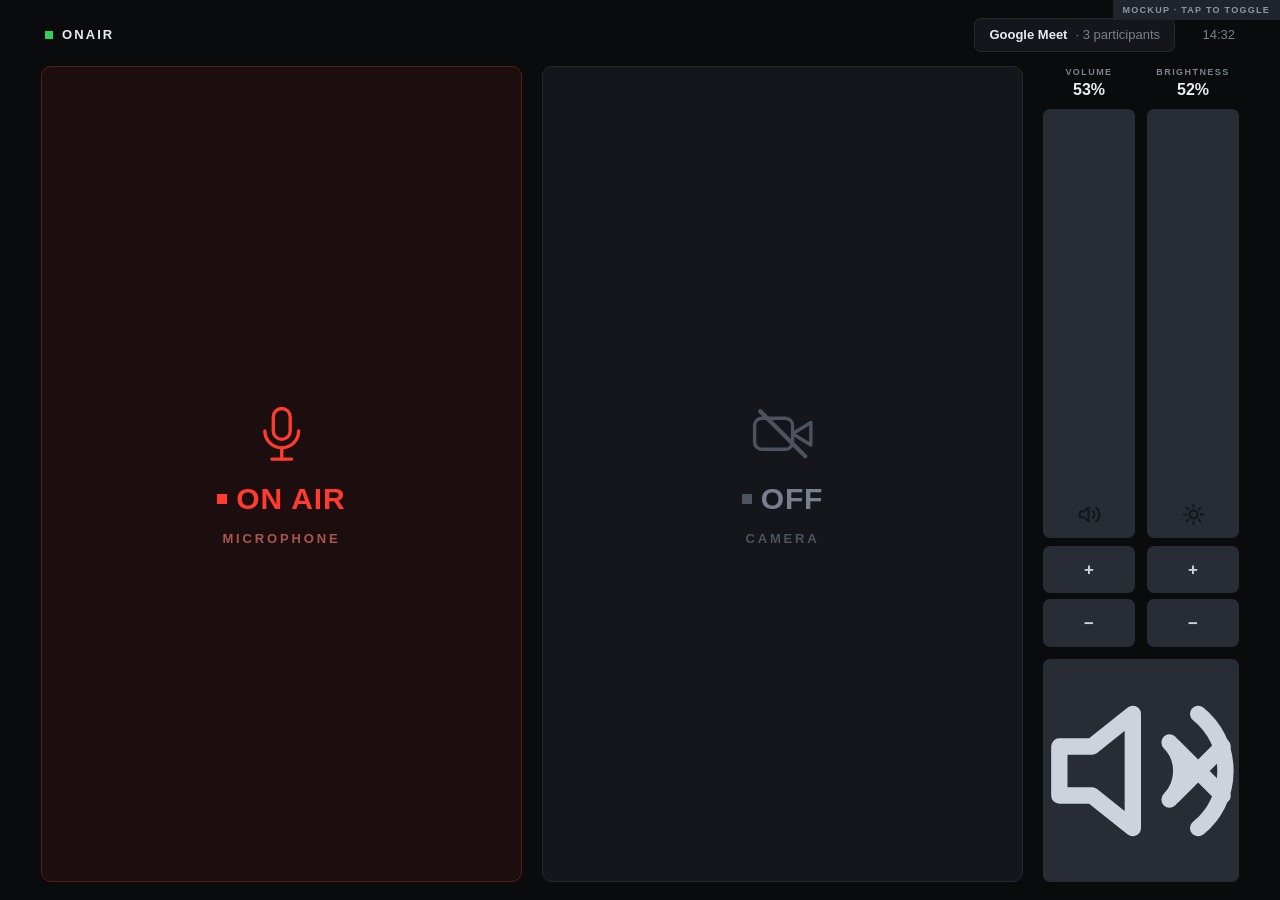
==== docs/ui-mockup.html @ 73843a92 "onair: iPad control panel for mic, camera, brightness and volume" ====
<!doctype html>
<html lang="en">
<head>
<meta charset="utf-8">
<meta name="viewport" content="width=device-width, initial-scale=1, viewport-fit=cover">
<meta name="apple-mobile-web-app-capable" content="yes">
<meta name="apple-mobile-web-app-status-bar-style" content="black-translucent">
<title>onair — control panel mockup</title>
<style>
  :root{
    --bg:#0a0b0d;
    --panel:#14161b;
    --panel-hi:#1b1e25;
    --edge:#252932;
    --edge-hi:#333846;
    --text:#e9ebef;
    --dim:#79808d;
    --dimmer:#4d535e;
    --hot:#ff3b30;
    --hot-deep:#7d1510;
    --amber:#ffb020;
    --ok:#30d158;
    --r:10px;   /* tiles */
    --r2:7px;   /* keys, faders, pads */
  }

  /* Nothing on a control panel is text to be selected. iOS needs all four:
     the unprefixed rule alone still lets Safari fire the long-press callout and
     magnifier — which is exactly what the hold-to-repeat pads and the 1s HARD
     CUT hold trigger. touch-action also kills double-tap zoom and the 300ms
     click delay; .fader's own `touch-action:none` still wins on specificity. */
  *{
    box-sizing:border-box;
    -webkit-tap-highlight-color:transparent;
    -webkit-user-select:none;
    user-select:none;
    -webkit-touch-callout:none;
    touch-action:manipulation;
  }
  html,body{height:100%}
  body{
    margin:0;
    background:var(--bg);
    color:var(--text);
    font:400 16px/1.35 -apple-system,BlinkMacSystemFont,"SF Pro Text","Helvetica Neue",sans-serif;
    -webkit-font-smoothing:antialiased;
    user-select:none;
    overflow:hidden;
  }

  .panel{
    height:100%;
    max-width:1250px;
    margin:0 auto;
    padding:clamp(12px,2vh,22px) clamp(14px,2.2vw,26px);
    display:flex;
    flex-direction:column;
    gap:clamp(10px,1.6vh,18px);
  }

  /* ── status bar ───────────────────────────── */
  .status{
    display:flex;align-items:center;gap:14px;
    flex:0 0 auto;
    padding:0 4px;
  }
  .brand{
    display:flex;align-items:center;gap:9px;
    font-weight:700;letter-spacing:.16em;font-size:13px;
  }
  .lamp{width:8px;height:8px;background:var(--ok)}
  .ctx{
    display:flex;align-items:center;gap:8px;
    margin-left:auto;
    font-size:13px;color:var(--dim);
    background:var(--panel);
    border:1px solid var(--edge);
    border-radius:var(--r2);
    padding:7px 14px;
  }
  .ctx b{color:var(--text);font-weight:600}
  .clock{font-variant-numeric:tabular-nums;font-size:13px;color:var(--dim);min-width:46px;text-align:right}

  /* ── hero tiles ───────────────────────────── */
  .hero{
    flex:1 1 auto;min-height:0;
    display:grid;
    grid-template-columns:1fr 1fr;
    gap:clamp(12px,1.8vw,20px);
    min-height:0;
  }
  .tile{
    position:relative;
    border-radius:var(--r);
    border:1px solid var(--edge);
    background:var(--panel);
    display:flex;flex-direction:column;align-items:center;justify-content:center;
    gap:clamp(6px,1.2vh,14px);
    cursor:pointer;
    transition:transform .09s ease, border-color .18s, background .22s;
    overflow:hidden;
  }
  .tile:active{transform:scale(.985)}
  .tile .glyph{width:clamp(48px,7.5vh,80px);height:clamp(48px,7.5vh,80px);color:var(--dim);transition:color .25s}
  .tile .name{
    font-size:clamp(11px,1.5vh,13px);letter-spacing:.22em;font-weight:700;
    color:var(--dimmer);transition:color .25s;
  }
  .tile .state{
    display:flex;align-items:center;gap:9px;
    font-size:clamp(19px,3.4vh,30px);font-weight:700;letter-spacing:.03em;
  }
  .tile .dot{width:10px;height:10px;background:var(--dimmer)}
  /* live (hot) */
  .tile[data-s="live"]{border-color:#5d1b17;background:#1c0e0f}
  .tile[data-s="live"] .glyph{color:var(--hot)}
  .tile[data-s="live"] .state{color:var(--hot)}
  .tile[data-s="live"] .name{color:#a8564f}
  .tile[data-s="live"] .dot{background:var(--hot);animation:breathe 2.1s ease-in-out infinite}
  @keyframes breathe{0%,100%{opacity:1}50%{opacity:.3}}

  /* off (safe) */
  .tile[data-s="off"] .state{color:var(--dim)}
  .tile[data-s="off"] .glyph{color:var(--dimmer)}

  /* unknown / unavailable */
  .tile[data-s="unknown"]{border-color:#4a3a12;background:#181510}
  .tile[data-s="unknown"] .glyph,
  .tile[data-s="unknown"] .state{color:var(--amber)}
  .tile[data-s="unknown"] .dot{background:var(--amber)}
  .tile[data-s="unknown"] .name{color:#8a7233}

  .slash{opacity:0;transition:opacity .2s}
  .tile[data-s="off"] .slash{opacity:1}


  /* ── layout: hero left, faders in a tall right rail ─────────────────────── */
  /* Vertical faders get the full height of the panel as travel, so a 1% step is
     a real distance instead of a few pixels. Horizontal ones were ~4px per
     percent; these are roughly triple that. */
  .body{flex:1 1 auto;display:flex;gap:clamp(12px,1.8vw,20px);min-height:0}
  .main{flex:1 1 auto;display:flex;flex-direction:column;min-width:0;min-height:0}
  .rail{
    flex:0 0 clamp(150px,17vw,196px);
    display:grid;
    grid-template-columns:1fr 1fr;
    grid-template-rows:1fr auto;      /* faders share a row, so both are equal */
    gap:clamp(8px,1.2vw,12px);
    min-height:0;
  }
  .vstepper{display:flex;flex-direction:column;gap:clamp(5px,.8vh,8px);min-height:0}
  .vstepper .vtop{display:flex;flex-direction:column;align-items:center;gap:1px}
  .vstepper .lab{
    font-size:9px;letter-spacing:.16em;font-weight:700;color:#7b828f;
  }
  .vstepper .pct{
    font-size:clamp(13px,1.9vh,16px);font-weight:600;
    font-variant-numeric:tabular-nums;color:#e9ebef;
  }
  .vstepper .why{
    font-size:8px;letter-spacing:.08em;font-weight:600;color:var(--dimmer);
    text-transform:uppercase;text-align:center;
  }

  .vfader{
    position:relative;flex:1 1 auto;min-height:0;
    border-radius:var(--r2);background:#272C35;border:none;
    overflow:hidden;cursor:pointer;touch-action:none;
    display:flex;align-items:flex-end;justify-content:center;
    padding-bottom:clamp(9px,1.4vh,14px);
    transition:transform .16s cubic-bezier(.2,.9,.3,1.15);
  }
  .vfader .fill{
    position:absolute;left:0;right:0;bottom:0;height:50%;
    background:#8AB4F8;transition:height .11s ease;
  }
  .vstepper.bright .vfader .fill{background:#FDD663}
  .vfader.grab{transform:scaleX(1.05)}
  .vfader.grab .fill{transition:none}
  .vfader svg{
    position:relative;z-index:1;pointer-events:none;
    width:clamp(19px,2.6vh,23px);height:clamp(19px,2.6vh,23px);
    color:#12151A;transition:color .15s;
  }
  .vfader[data-low="1"] svg{color:#98A0AD}
  .vstepper.readonly .vfader{opacity:.55}
  .vstepper.readonly .pad{opacity:.3}
  .pad:disabled{opacity:.3}

  /* Stacked, not side by side: one column doubles the height of each target,
     which matters more than compactness on a panel poked with a fingertip.
     Plus on top matches the fader it sits under — up is more. */
  .vpads{display:grid;grid-template-columns:1fr;gap:clamp(5px,.7vh,8px)}
  .pad{
    border:none;border-radius:var(--r2);background:#272C35;color:#cdd3dc;
    padding:clamp(10px,1.7vh,16px) 0;
    font:600 clamp(14px,2vh,17px)/1 -apple-system,sans-serif;
    cursor:pointer;display:flex;align-items:center;justify-content:center;
    transition:transform .08s, background .13s;
  }
  .pad:active{transform:scale(.94);background:#39404C}
  .pad.mute{grid-column:1 / -1;padding:clamp(9px,1.5vh,14px) 0}
  .vfader,.vfader *{touch-action:none}

  /* ── button rows ──────────────────────────── */
  .row{flex:0 0 auto}
  .rowhead{
    display:flex;align-items:center;gap:10px;
    font-size:10px;letter-spacing:.2em;font-weight:700;color:var(--dimmer);
    margin:0 4px 8px;
  }
  .rowhead::after{content:"";flex:1;height:1px;background:var(--edge)}


  .key{
    border-radius:var(--r2);
    border:1px solid var(--edge);
    background:var(--panel);
    color:var(--text);
    padding:clamp(9px,1.5vh,15px) 10px;
    display:flex;flex-direction:column;align-items:center;gap:7px;
    font:inherit;font-size:clamp(11px,1.4vh,13px);font-weight:600;
    cursor:pointer;
    transition:transform .09s, border-color .16s, background .16s;
  }
  .key svg{width:clamp(19px,2.7vh,24px);height:clamp(19px,2.7vh,24px);color:var(--dim)}
  .key:active{transform:scale(.96);border-color:var(--edge-hi);background:var(--panel-hi)}
  .key[data-on="1"]{border-color:#2c4a6b;background:#111d29}
  .key[data-on="1"] svg{color:#59a6ff}
  .key[data-on="1"] span{color:#8ec2ff}
  /* sharing is an "exposed" state — red, same family as ON AIR */
  .key.share[data-on="1"]{border-color:#5d1b17;background:#1c0e0f}
  .key.share[data-on="1"] svg{color:var(--hot)}
  .key.share[data-on="1"] span{color:#ff7a71}
  .key.danger svg{color:#c2564e}
  .key:disabled{opacity:.35;cursor:default}

  /* hard cut — hold to fire */
  .cut{
    position:relative;
    border:1px solid #59201c;
    background:#170c0d;
    border-radius:var(--r2);
    display:flex;align-items:center;justify-content:center;gap:11px;
    cursor:pointer;overflow:hidden;
    transition:transform .09s;
  }
  .cut:active{transform:scale(.97)}
  .cut .fill{
    position:absolute;inset:0;width:0%;
    background:var(--hot);opacity:.42;
  }
  .cut .lbl{position:relative;display:flex;flex-direction:column;align-items:center;gap:2px}
  .cut .lbl strong{font-size:clamp(12px,1.6vh,14px);letter-spacing:.12em;color:#ff7a71}
  .cut .lbl small{font-size:10px;letter-spacing:.1em;color:#9b5a54}
  .cut svg{position:relative;width:22px;height:22px;color:#ff7a71}
  .cut.fired{animation:flash .45s ease}
  @keyframes flash{0%,100%{background:#170c0d}40%{background:var(--hot)}}

  /* mockup ribbon */
  .ribbon{
    position:fixed;top:0;right:0;
    background:#20242c;color:#8d95a3;
    font-size:9px;letter-spacing:.14em;font-weight:600;
    padding:4px 10px;
    z-index:9;
  }
  @media (max-width:820px){
    .hero{grid-template-columns:1fr}
    body{overflow:auto}
    .panel{height:auto;min-height:100%}
  }
</style>
</head>
<body>

<div class="ribbon">MOCKUP · TAP TO TOGGLE</div>

<div class="panel">

  <!-- status bar -->
  <div class="status">
    <div class="brand"><span class="lamp"></span>ONAIR</div>
    <div class="ctx"><b>Google Meet</b> · 3 participants</div>
    <div class="clock" id="clock">14:32</div>
  </div>

  <!-- hero: the two master switches -->
  <div class="body">

    <div class="main">
  <div class="hero">

    <div class="tile" data-s="live" data-ctl="mic">
      <svg class="glyph" viewBox="0 0 48 48" fill="none" stroke="currentColor" stroke-width="2.4" stroke-linecap="round" stroke-linejoin="round">
        <rect x="18" y="6" width="12" height="22" rx="6"/>
        <path d="M12 22a12 12 0 0 0 24 0"/>
        <path d="M24 34v8"/><path d="M17 42h14"/>
        <path class="slash" d="M8 8 40 40" stroke-width="3"/>
      </svg>
      <div class="state"><span class="dot"></span><span class="txt">ON AIR</span></div>
      <div class="name">MICROPHONE</div>
    </div>

    <div class="tile" data-s="off" data-ctl="cam">
      <svg class="glyph" viewBox="0 0 48 48" fill="none" stroke="currentColor" stroke-width="2.4" stroke-linecap="round" stroke-linejoin="round">
        <rect x="4" y="13" width="27" height="22" rx="5"/>
        <path d="M31 24l13-8v16l-13-8z"/>
        <path class="slash" d="M8 8 40 40" stroke-width="3"/>
      </svg>
      <div class="state"><span class="dot"></span><span class="txt">OFF</span></div>
      <div class="name">CAMERA</div>

    </div>

  </div>

  <!-- meeting controls -->
    </div>

    <div class="rail">

      <div class="vstepper" data-step="volume" data-action="volume.set" data-v="0">
        <div class="vtop"><span class="lab">VOLUME</span><span class="pct">53%</span>
          <span class="why"></span></div>
        <div class="vfader">
          <div class="fill" style="height:0%"></div>
          <svg viewBox="0 0 24 24" fill="none" stroke="currentColor" stroke-width="2" stroke-linecap="round" stroke-linejoin="round"><path d="M11 5 6 9H2v6h4l5 4z"/><path d="M15.5 8.5a5 5 0 0 1 0 7"/><path d="M19 5a9 9 0 0 1 0 14"/></svg>
        </div>
        <div class="vpads">
          <button class="pad" data-d="1">+</button>
          <button class="pad" data-d="-1">−</button>
        </div>
      </div>

      <div class="vstepper bright" data-step="brightness" data-action="brightness.set" data-v="0">
        <div class="vtop"><span class="lab">BRIGHTNESS</span><span class="pct">52%</span>
          <span class="why"></span></div>
        <div class="vfader">
          <div class="fill" style="height:0%"></div>
          <svg viewBox="0 0 24 24" fill="none" stroke="currentColor" stroke-width="2" stroke-linecap="round" stroke-linejoin="round"><circle cx="12" cy="12" r="4.2"/><path d="M12 2v2.5M12 19.5V22M2 12h2.5M19.5 12H22M4.9 4.9l1.8 1.8M17.3 17.3l1.8 1.8M19.1 4.9l-1.8 1.8M6.7 17.3l-1.8 1.8"/></svg>
        </div>
        <div class="vpads">
          <button class="pad" data-d="1">+</button>
          <button class="pad" data-d="-1">−</button>
        </div>
      </div>


      <button class="pad mute" id="mute" title="Mute"><svg viewBox="0 0 24 24" fill="none" stroke="currentColor" stroke-width="2" stroke-linecap="round" stroke-linejoin="round"><path d="M11 5 6 9H2v6h4l5 4z"/><path class="on" d="M15.5 8.5a5 5 0 0 1 0 7"/><path class="on" d="M19 5a9 9 0 0 1 0 14"/><path class="off" d="M22 9l-6 6M16 9l6 6"/></svg></button>
    </div>

  </div>

</div>

<script>
(function(){
  // ── hero tiles: cycle live → off (long-press shows the unknown state) ──
  var LABEL = {live:"ON AIR", off:"OFF", unknown:"NO SIGNAL"};
  document.querySelectorAll('.tile').forEach(function(t){
    t.addEventListener('click', function(){
      var s = t.dataset.s === 'live' ? 'off' : 'live';
      t.dataset.s = s;
      t.querySelector('.txt').textContent = LABEL[s];
    });
    // demo: double-tap a tile to preview the unavailable state
    t.addEventListener('dblclick', function(){
      t.dataset.s = 'unknown';
      t.querySelector('.txt').textContent = LABEL.unknown;
    });
  });

  // ── toggle keys ──
  document.querySelectorAll('.key[data-toggle]').forEach(function(k){
    k.addEventListener('click', function(){
      var on = k.dataset.on !== '1';
      k.dataset.on = on ? '1' : '0';
      // share is a two-step start / one-tap stop — the label says which half you get
      if (k.classList.contains('share')){
        k.querySelector('span').textContent = on ? 'Stop sharing' : 'Share screen';
      }
    });
  });

  // ── hard cut: hold to fire ──
  var cut = document.getElementById('cut'), fill = document.getElementById('fill');
  var timer = null, start = 0, HOLD = 1000;
  function tick(){
    var p = Math.min((Date.now() - start) / HOLD, 1);
    fill.style.width = (p * 100) + '%';
    if (p >= 1){ release(true); return; }
    timer = requestAnimationFrame(tick);
  }
  function press(e){ e.preventDefault(); start = Date.now(); timer = requestAnimationFrame(tick); }
  function release(fired){
    if (timer) cancelAnimationFrame(timer);
    timer = null; fill.style.width = '0%';
    if (fired === true){
      cut.classList.add('fired');
      setTimeout(function(){ cut.classList.remove('fired'); }, 450);
      document.querySelectorAll('.tile').forEach(function(t){
        t.dataset.s = 'off';
        t.querySelector('.txt').textContent = LABEL.off;
      });
    }
  }
  cut.addEventListener('pointerdown', press);
  cut.addEventListener('pointerup', release);
  cut.addEventListener('pointerleave', release);
  cut.addEventListener('pointercancel', release);

  // ── steppers: tap to step, hold to ramp (macOS native 1/16 = 6.25%) ──
  var STEP = 6.25;
  document.querySelectorAll('.vstepper').forEach(function(sp){
    var pct   = sp.querySelector('.pct'),
        fill  = sp.querySelector('.fill'),
        fader = sp.querySelector('.fader');

    function render(v){
      sp.dataset.v = v;
      pct.textContent = Math.round(v) + '%';
      fill.style.height = v + '%';
      // below ~15% the fill no longer reaches the icon — flip it light
      fader.dataset.low = v < 15 ? '1' : '0';
    }
    function set(v){ render(Math.max(0, Math.min(100, v))); }
    function apply(d){ set(parseFloat(sp.dataset.v) + d * STEP); }

    // ── drag to scrub ──
    // Real build throttles outbound writes to ~100ms and commits the
    // final value on release — one osascript per pixel would melt.
    // Relative drag, not absolute jump-to-position: touching only grabs, and
    // sliding moves the level by the distance travelled. Delta is measured from
    // the previous move, so hitting 0 or 100 and sliding back responds at once
    // instead of crossing a dead zone equal to the overshoot.
    var dragging = false, lastY = 0;
    fader.addEventListener('pointerdown', function(e){
      e.preventDefault();
      dragging = true; lastY = e.clientY;
      fader.classList.add('grab');
      fader.setPointerCapture(e.pointerId);
    });
    fader.addEventListener('pointermove', function(e){
      if (!dragging) return;
      var h = fader.getBoundingClientRect().height;
      var delta = ((lastY - e.clientY) / h) * 100;   // up = more
      if (!delta) return;
      lastY = e.clientY;
      set(parseFloat(sp.dataset.v) + delta);
    });
    ['pointerup','pointercancel'].forEach(function(ev){
      fader.addEventListener(ev, function(){ dragging = false; fader.classList.remove('grab'); });
    });

    sp.querySelectorAll('.pad').forEach(function(pad){
      var d = parseInt(pad.dataset.d, 10), delay = null, rep = null;
      function stop(){ clearTimeout(delay); clearInterval(rep); delay = rep = null; }
      pad.addEventListener('pointerdown', function(e){
        e.preventDefault();
        apply(d);
        delay = setTimeout(function(){ rep = setInterval(function(){ apply(d); }, 110); }, 400);
      });
      ['pointerup','pointerleave','pointercancel'].forEach(function(ev){
        pad.addEventListener(ev, stop);
      });
    });
  });

  // ── clock ──
  function clock(){
    var d = new Date();
    document.getElementById('clock').textContent =
      String(d.getHours()).padStart(2,'0') + ':' + String(d.getMinutes()).padStart(2,'0');
  }
  clock(); setInterval(clock, 10000);
})();
</script>
</body>
</html>
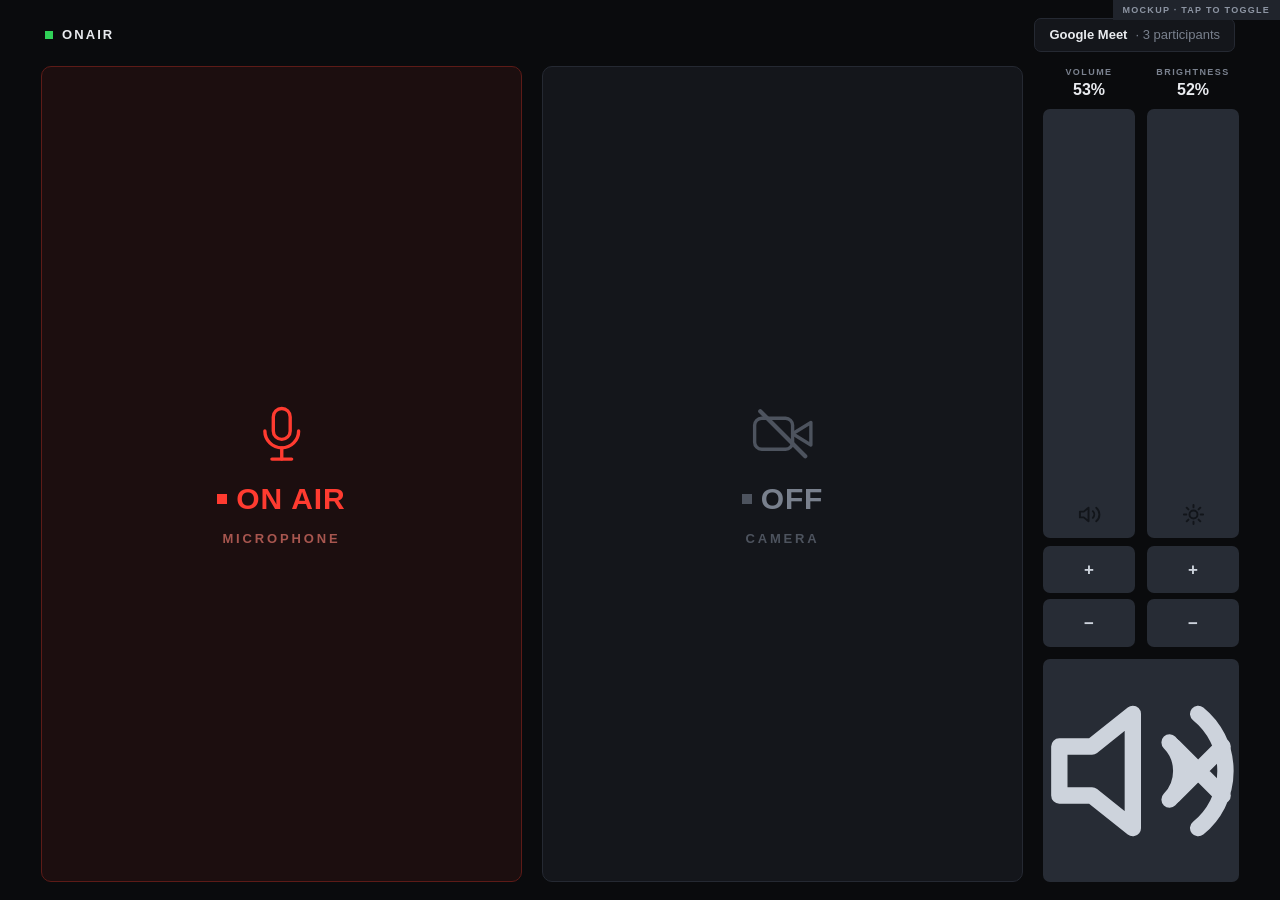
==== commit 4598e209: "panel: token in URL+cookie for reliable pairing; respect iOS safe areas" ====
--- a/docs/ui-mockup.html
+++ b/docs/ui-mockup.html
@@ -52,7 +52,14 @@
     height:100%;
     max-width:1250px;
     margin:0 auto;
-    padding:clamp(12px,2vh,22px) clamp(14px,2.2vw,26px);
+    /* Respect the notch / status bar. `viewport-fit=cover` deliberately extends
+       the page under iOS's clock, battery and Wi-Fi, so without these insets the
+       status row renders straight through them. max() keeps sane padding in a
+       normal browser window, where the insets are 0. */
+    padding-top:max(clamp(12px,2vh,22px), env(safe-area-inset-top));
+    padding-bottom:max(clamp(12px,2vh,22px), env(safe-area-inset-bottom));
+    padding-left:max(clamp(14px,2.2vw,26px), env(safe-area-inset-left));
+    padding-right:max(clamp(14px,2.2vw,26px), env(safe-area-inset-right));
     display:flex;
     flex-direction:column;
     gap:clamp(10px,1.6vh,18px);
@@ -282,7 +289,6 @@
   <div class="status">
     <div class="brand"><span class="lamp"></span>ONAIR</div>
     <div class="ctx"><b>Google Meet</b> · 3 participants</div>
-    <div class="clock" id="clock">14:32</div>
   </div>
 
   <!-- hero: the two master switches -->
@@ -467,13 +473,6 @@
     });
   });
 
-  // ── clock ──
-  function clock(){
-    var d = new Date();
-    document.getElementById('clock').textContent =
-      String(d.getHours()).padStart(2,'0') + ':' + String(d.getMinutes()).padStart(2,'0');
-  }
-  clock(); setInterval(clock, 10000);
 })();
 </script>
 </body>
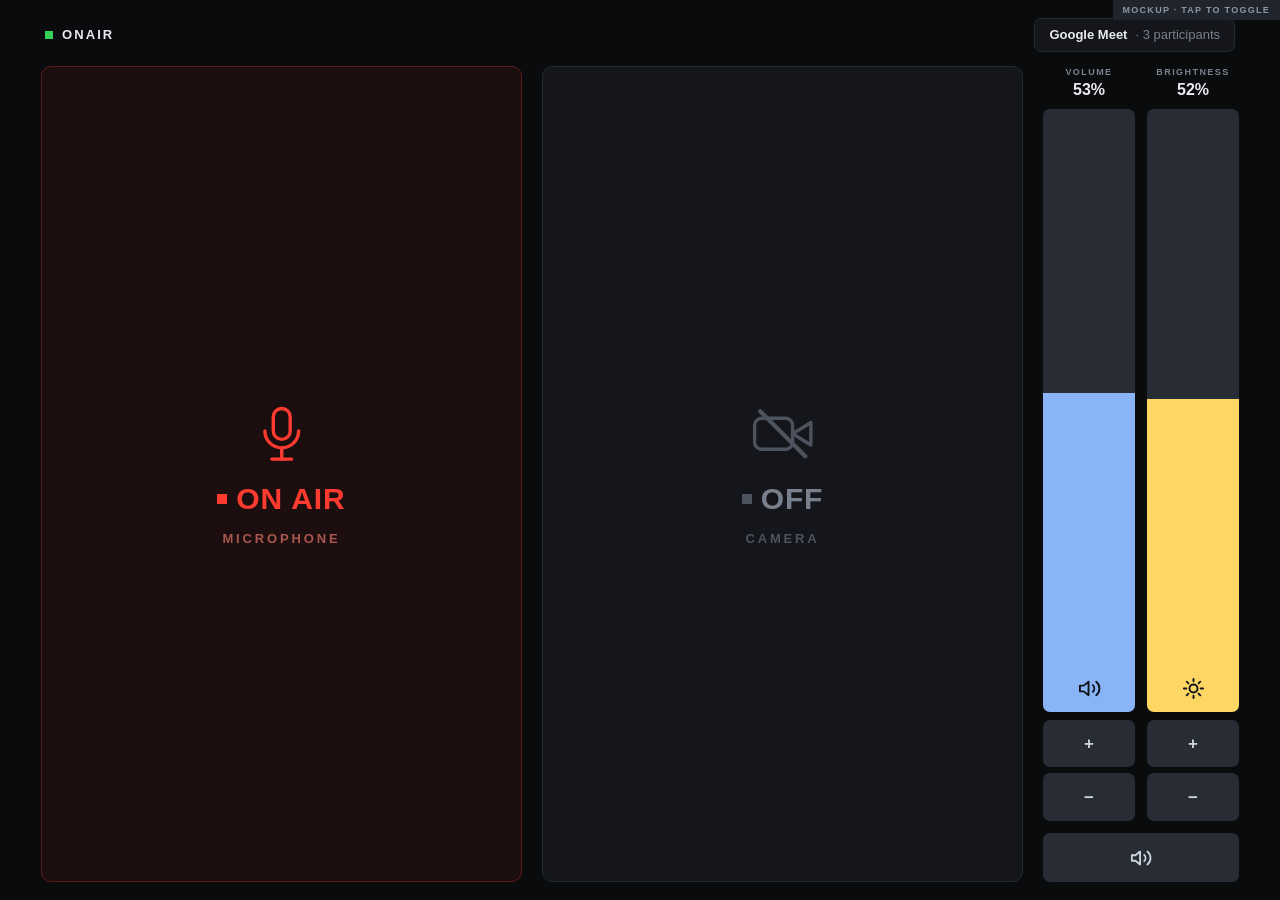
==== commit 01610558: "add one-command installer, screenshot and logo; restructure README" ====
--- a/docs/ui-mockup.html
+++ b/docs/ui-mockup.html
@@ -207,6 +207,14 @@
   }
   .pad:active{transform:scale(.94);background:#39404C}
   .pad.mute{grid-column:1 / -1;padding:clamp(9px,1.5vh,14px) 0}
+  /* Constrain the glyph. Without an explicit size it scales to the button,
+     which spans the whole rail — it rendered several times larger than every
+     other icon. */
+  .pad.mute svg{width:clamp(18px,2.5vh,22px);height:clamp(18px,2.5vh,22px)}
+  .pad.mute .off{opacity:0}
+  .pad.mute[data-on="1"]{background:#3a1614;color:#ff7a71}
+  .pad.mute[data-on="1"] .on{opacity:0}
+  .pad.mute[data-on="1"] .off{opacity:1}
   .vfader,.vfader *{touch-action:none}
 
   /* ── button rows ──────────────────────────── */
@@ -326,11 +334,11 @@
 
     <div class="rail">
 
-      <div class="vstepper" data-step="volume" data-action="volume.set" data-v="0">
+      <div class="vstepper" data-step="volume" data-action="volume.set" data-v="53">
         <div class="vtop"><span class="lab">VOLUME</span><span class="pct">53%</span>
           <span class="why"></span></div>
         <div class="vfader">
-          <div class="fill" style="height:0%"></div>
+          <div class="fill" style="height:53%"></div>
           <svg viewBox="0 0 24 24" fill="none" stroke="currentColor" stroke-width="2" stroke-linecap="round" stroke-linejoin="round"><path d="M11 5 6 9H2v6h4l5 4z"/><path d="M15.5 8.5a5 5 0 0 1 0 7"/><path d="M19 5a9 9 0 0 1 0 14"/></svg>
         </div>
         <div class="vpads">
@@ -339,11 +347,11 @@
         </div>
       </div>
 
-      <div class="vstepper bright" data-step="brightness" data-action="brightness.set" data-v="0">
+      <div class="vstepper bright" data-step="brightness" data-action="brightness.set" data-v="52">
         <div class="vtop"><span class="lab">BRIGHTNESS</span><span class="pct">52%</span>
           <span class="why"></span></div>
         <div class="vfader">
-          <div class="fill" style="height:0%"></div>
+          <div class="fill" style="height:52%"></div>
           <svg viewBox="0 0 24 24" fill="none" stroke="currentColor" stroke-width="2" stroke-linecap="round" stroke-linejoin="round"><circle cx="12" cy="12" r="4.2"/><path d="M12 2v2.5M12 19.5V22M2 12h2.5M19.5 12H22M4.9 4.9l1.8 1.8M17.3 17.3l1.8 1.8M19.1 4.9l-1.8 1.8M6.7 17.3l-1.8 1.8"/></svg>
         </div>
         <div class="vpads">
